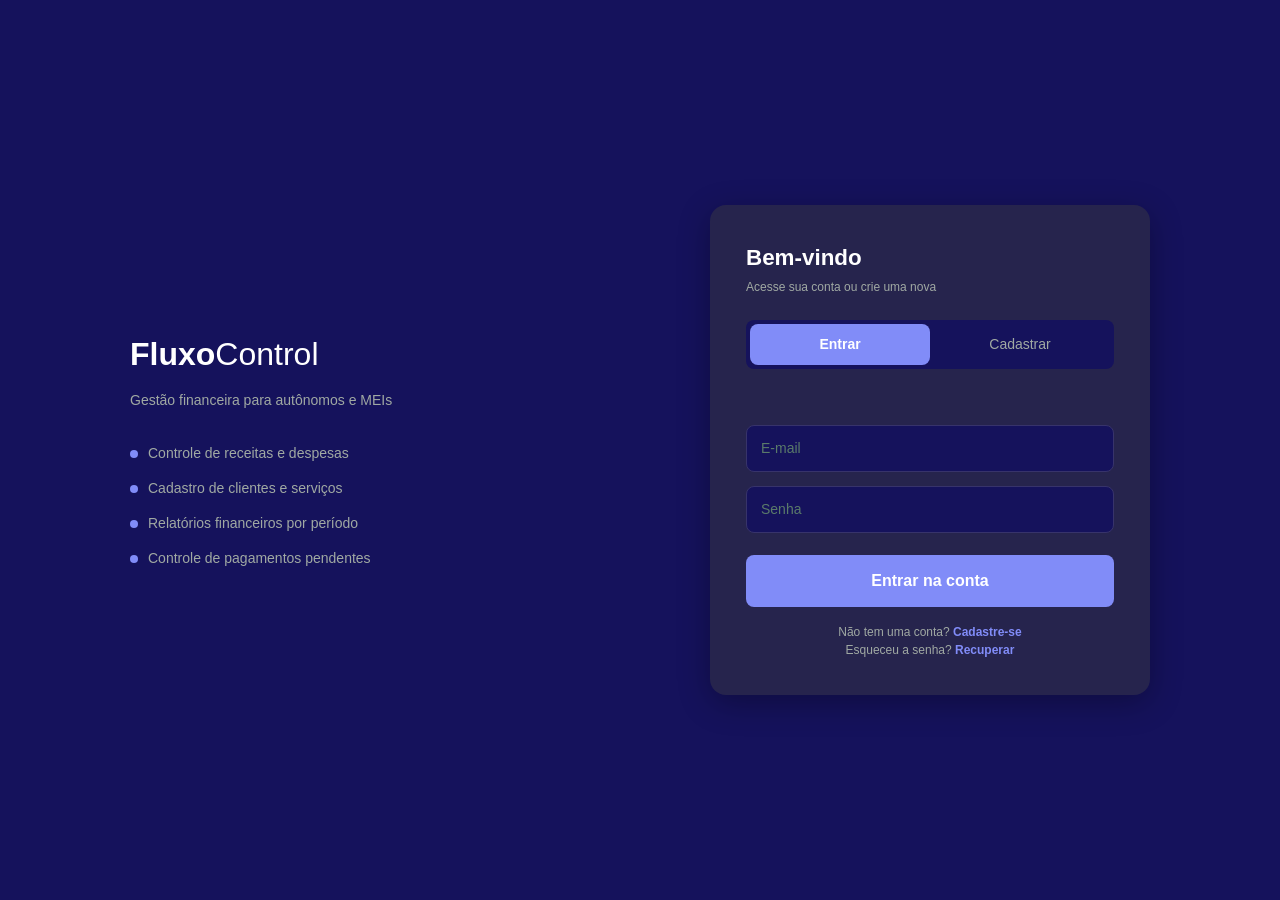
==== frontend/clientes.html @ 9fb7758e "Primeiro commit - FluxoControl" ====
<!DOCTYPE html>
<html lang="pt-br">

<head>
  <meta charset="UTF-8">
  <meta name="viewport" content="width=device-width, initial-scale=1.0">
  <title>Painel de Clientes</title>
  <link rel="stylesheet" href="css/reset.css">
  <link rel="stylesheet" href="css/style.css">
  <link rel="stylesheet" href="https://cdnjs.cloudflare.com/ajax/libs/font-awesome/6.5.1/css/all.min.css">
</head>

<body>

  <div class="app-shell">
    <aside class="sidebar">
      <div class="sidebar-logo"><strong>Fluxo</strong><span>Control</span></div>
      <nav class="sidebar-nav">
        <a href="dashboard.html" class="sidebar-link"><i class="fa-solid fa-gauge"></i>Dashboard</a>
        <a href="clientes.html" class="sidebar-link ativo"><i class="fa-solid fa-users"></i>Clientes</a>
        <a href="servicos.html" class="sidebar-link"><i class="fa-solid fa-briefcase"></i>Serviços</a>
        <a href="financeiro.html" class="sidebar-link"><i class="fa-solid fa-sack-dollar"></i>Financeiro</a>
        <a href="relatorio.html" class="sidebar-link"><i class="fa-solid fa-chart-column"></i>Relatórios</a>
      </nav>
      <button class="botao-logout">LOGOUT</button>
    </aside>

    <main class="dashboard">
      <div class="dashboard-topo">
        <div>
          <h1 class="pagina-titulo">Clientes</h1>
          <p class="pagina-subtitulo">Gerencie sua carteira de clientes</p>
        </div>
      </div>

      <section class="resumo-grade">
        <div class="resumo-cartao">
          <p class="resumo-label">Total de Clientes</p>
          <span class="resumo-valor">--</span>
          <span class="resumo-detalhe">+X este mês</span>
        </div>

        <div class="resumo-cartao">
          <p class="resumo-label">Clientes Ativos</p>
          <span class="resumo-valor valor-positivo">--</span>
          <span class="resumo-detalhe">X% da base</span>
        </div>

        <div class="resumo-cartao">
          <p class="resumo-label">Receita Média</p>
          <span class="resumo-valor">R$ --</span>
          <span class="resumo-detalhe">Por cliente / mês</span>
        </div>
      </section>

      <section class="dashboard-conteudo">

        <div class="painel painel-lista">
          <div class="painel-header">
            <h2 class="painel-title">Lista de Clientes</h2>
            <input type="search" id="campo-busca-clientes" class="input" placeholder="Buscar cliente...">
          </div>

          <div class="tabela-container">
            <table class="tabela-clientes">
              <thead>
                <tr>
                  <th>Nome</th>
                  <th>Telefone</th>
                  <th>Serviços</th>
                  <th>Status</th>
                  <th>Ações</th>
                </tr>
              </thead>
              <tbody>

              </tbody>
            </table>
          </div>
        </div>

        <div class="coluna-acoes">

          <section class="painel">
            <h2 class="painel-title">Cadastrar novo cliente</h2>
            <form class="form-cadastro">
              <div class="campo campo-cheio">
                <label>Nome Completo</label>
                <input type="text" placeholder="Nome do cliente" required>
              </div>

              <div class="campo">
                <label>Telefone</label>
                <input type="tel" placeholder="(11) 99999-0000" required>
              </div>

              <div class="campo">
                <label>E-mail</label>
                <input type="email" placeholder="email@exemplo.com" required>
              </div>

              <div class="campo campo-cheio">
                <label>Endereço</label>
                <input type="text" placeholder="Rua, número, cidade" required>
              </div>

              <div class="form-botoes">
                <button type="submit" class="btn-primary">Salvar</button>
                <button type="button" class="btn-cancelar">Cancelar</button>
              </div>
            </form>
          </section>

          <section class="painel painel-historico">
            <h2 class="painel-title">Histórico</h2>
            <div class="historico-lista">
              <span>Nenhum histórico disponível</span>
            </div>
          </section>

        </div>
      </section>
    </main>
  </div>

  <script src="js/core.js"></script>
  <script src="js/clientes.js"></script>
</body>

</html>
---- frontend/css/style.css ----
/* VARIÁVEIS DE COR */
:root {
  /* ---- Marca ---- */
  --marca-escura: #15125c; /* fundo do menu lateral, fundo da tela de login */
  --marca-media: #6366f1; /* cor principal: botões, foco de campos, gráfico */
  --marca-clara: #818cf8; /* destaque do logo, links e detalhes */
  --marca-escura-hover: #4f46e5; /* hover do botão principal */
  --marca-hover-auth: #4338ca; /* hover do botão de login/cadastro */
  --marca-card-auth: #26244d; /* fundo do card de login */
  --marca-borda-auth: #37336b; /* borda dos campos de login */
  --marca-titulo: #25244c; /* título dos painéis (clientes, serviços...) */
  --marca-titulo-pagina: #19183b; /* título grande do topo de cada página */
  --marca-linha-hover: #f5f7ff; /* fundo ao passar o mouse numa linha de tabela */
  --marca-borda-suave: #eef2ff; /* borda leve dos cards e painéis */

  /* ---- Neutros ---- */
  --branco: #ffffff;
  --fundo-pagina: #f7f6f2;

  /* Cinza */
  --cinza-borda: #d1d5db51; /* toda borda, divisória, hover suave e placeholder */
  --cinza-texto: #9ca3af; /* todo texto auxiliar/secundário (labels, datas, .muted) */

  /* Cinza específico do menu lateral e da tela de login */
  --cinza-texto-claro: #a0a9a3; /* texto secundário sobre fundo escuro */
  --cinza-placeholder-escuro: #5a7a6a; /* placeholder dos campos de login */

  /* STATUS */
  /*Positivo (pago, ativo, lucro, receita) */
  --positivo-texto: #166534; /* texto sobre fundo colorido (badge) */
  --positivo-fundo: #d1fae5;
  --positivo-destaque: #16a34a; /* número/ícone isolado sobre fundo branco */

  /* Negativo (atrasado, inadimplente, despesa) */
  --negativo-texto: #991b1b;
  --negativo-fundo: #fee2e2;
  --negativo-destaque: #ef4444;

  /* Alerta (pendente) */
  --alerta-texto: #854d0e;
  --alerta-fundo: #fef9c3;
  --alerta-destaque: #d97706;

  /*Informativo (novo, ícone de editar) */
  --informativo-texto: #1e40af;
  --informativo-fundo: #dbeafe;
  --informativo-destaque: #3498db;

  /* Erro de formulário (próprio, separado do vermelho de status) */
  --erro-texto: #dc2626;
  --erro-fundo: #fef2f2;
  --erro-borda: #fecaca;
  --erro-suave: #f87171; /* texto de erro sobre fundo escuro (login) */

  /* ---- Tipografia (tamanhos de texto pequeno/auxiliar do site inteiro;
     títulos grandes continuam com valor próprio, não entram na escala) ---- */
  --txt-micro: 0.625rem; /* legendas do gráfico */
  --txt-rotulo: 0.7rem; /* rótulo em maiúsculo: cabeçalho de tabela, label de card/campo */
  --txt-aux: 0.75rem; /* texto auxiliar/secundário */
  --txt-base: 0.875rem; /* texto normal do corpo (célula de tabela, listas, subtítulos) */

  /* ---- Cantos arredondados ---- */
  --raio-padrao: 8px; /* botão, input, select, card pequeno */
  --raio-card: 12px; /* painel, card de resumo */
  --raio-grande: 16px; /* card de destaque (login) */
  --raio-pilula: 9999px; /* badge e etiqueta de status */
}

/*  MENU LATERAL  */
.app-shell {
  min-height: 100vh;
}

.sidebar {
  width: 220px;
  flex-shrink: 0;
  background-color: var(--marca-escura);
  color: var(--branco);
  display: flex;
  flex-direction: column;
  padding: 24px 16px;
  position: fixed;
  top: 0;
  left: 0;
  height: 100vh;
}

.sidebar-logo {
  font-size: 1.3rem;
  letter-spacing: -0.5px;
  padding: 0 10px;
  margin-bottom: 2rem;
}

.sidebar-logo strong {
  color: var(--branco);
}

.sidebar-logo span {
  color: var(--marca-clara);
  font-weight: 700;
}

.sidebar-nav {
  display: flex;
  flex-direction: column;
  gap: 4px;
  flex: 1;
}

.sidebar-link {
  display: flex;
  align-items: center;
  gap: 12px;
  color: var(--cinza-texto-claro);
  font-size: var(--txt-base);
  font-weight: 500;
  padding: 10px 12px;
  border-radius: var(--raio-padrao);
  transition: all 0.2s;
}

.sidebar-link i {
  width: 18px;
  text-align: center;
  font-size: var(--txt-base);
}

.sidebar-link:hover {
  color: var(--branco);
  background: rgba(255, 255, 255, 0.06);
}

.sidebar-link.ativo {
  color: var(--branco);
  background: rgba(255, 255, 255, 0.12);
}

.sidebar .botao-logout {
  background-color: rgba(255, 255, 255, 0.12);
  color: var(--branco);
  padding: 10px 12px;
  border-radius: var(--raio-padrao);
  font-size: var(--txt-aux);
  font-weight: 700;
  transition: all 0.2s;
  width: 100%;
}

.sidebar .botao-logout:hover {
  background-color: rgba(255, 255, 255, 0.2);
}

/* Parte principal de conteúdo (lado do menu lateral) */
main,
.wrap {
  margin-left: 220px;
  padding: 40px;
}

main {
  padding: 40px;
}

/*  COMPONENTES COMPARTILHADOS 
   Painel, tabela, campos de formulário, botões e etiquetas de status usados em várias páginas ficam aqui para não duplicar regras em cada página. */

/* Painel (card branco com título) */
.painel {
  background: var(--branco);
  border-radius: var(--raio-card);
  border: 1px solid var(--marca-borda-suave);
  padding: 24px;
  margin-bottom: 20px;
}

.painel-header {
  display: flex;
  justify-content: space-between;
  align-items: center;
  margin-bottom: 20px;
}

.painel-title {
  font-size: 1rem;
  font-weight: 700;
  text-transform: uppercase;
  color: var(--marca-titulo);
}

.painel-largo {
  grid-column: 1 / -1;
}

.dashboard-conteudo {
  display: grid;
  grid-template-columns: 1fr 1fr;
  gap: 24px;
  align-items: start;
}

/* Tabela padrão (header cinza claro + linhas com hover)*/
.tabela-container {
  overflow-x: auto;
}

.tabela-clientes {
  width: 100%;
  border-collapse: collapse;
}

.tabela-clientes thead {
  background-color: var(--cinza-borda);
}

.tabela-clientes th {
  text-align: left;
  font-size: var(--txt-rotulo);
  text-transform: uppercase;
  color: var(--cinza-texto);
  padding: 12px;
  border-bottom: 1px solid var(--cinza-borda);
}

.tabela-clientes td {
  padding: 16px 12px;
  border-bottom: 1px solid var(--cinza-borda);
  font-size: var(--txt-base);
}

.tabela-clientes tbody tr:hover {
  background: var(--marca-linha-hover);
}

.linha-selecionada {
  background-color: var(--marca-linha-hover);
}

.td-right {
  text-align: right;
}

.td-center {
  text-align: center;
}

.muted {
  color: var(--cinza-texto);
  font-size: var(--txt-aux);
}

.capitalize {
  text-transform: capitalize;
}

.cell-empty {
  text-align: center;
  color: var(--cinza-texto);
}

.tabela-clientes td.cell-empty {
  padding: 2rem 1rem;
}

/* Cards de resumo (números grandes no topo) — Dashboard, Clientes, Serviços */
.resumo-grade {
  display: grid;
  grid-template-columns: repeat(3, 1fr);
  gap: 20px;
  margin-bottom: 20px;
}

.resumo-cartao {
  background: var(--branco);
  padding: 10px 20px;
  border-radius: var(--raio-card);
  border: 1px solid var(--marca-borda-suave);
  box-shadow: 0 4px 6px rgba(0, 0, 0, 0.02);
}

.resumo-cartao-destaque .resumo-valor {
  font-size: 1.8rem;
}

.resumo-label {
  font-size: var(--txt-rotulo);
  font-weight: 700;
  text-transform: uppercase;
  color: var(--cinza-texto);
  letter-spacing: 0.05em;
}

.resumo-valor {
  display: block;
  font-size: 1.5rem;
  font-weight: 700;
  margin: 5px 0;
}

.resumo-detalhe {
  font-size: var(--txt-aux);
  color: var(--cinza-texto);
}

/* Cor de números/ícones "isolados" (fora de badge) que representam um valor bom/ruim/de atenção — usado em Dashboard, Clientes, Serviços, Financeiro e Relatórios */
.valor-positivo {
  color: var(--positivo-destaque);
}

.valor-negativo {
  color: var(--negativo-destaque);
}

.valor-alerta {
  color: var(--alerta-destaque);
}

/* Cabeçalho de página (título + ações à direita) */
.dashboard-topo {
  display: flex;
  justify-content: space-between;
  align-items: center;
  gap: 1rem;
  flex-wrap: wrap;
  margin-bottom: 24px;
}

/* Título e subtítulo de página */
.pagina-titulo {
  font-size: 1.8rem;
  color: var(--marca-titulo-pagina);
  margin-bottom: 5px;
}

.pagina-subtitulo {
  color: var(--cinza-texto);
  font-size: var(--txt-base);
  letter-spacing: 0.1rem;
}

.toolbar {
  display: flex;
  gap: 0.75rem;
  align-items: center;
  flex-wrap: wrap;
}

.grid-2 {
  display: grid;
  gap: 1.5rem;
}

@media (min-width: 1024px) {
  .grid-2 {
    grid-template-columns: 1fr 1fr;
  }
}

/* Select customizado — usado em qualquer select do site (filtros e campos de formulário): Serviços, Financeiro, Relatórios */
.campo-select {
  padding: 8px 12px;
  border: 1px solid var(--cinza-borda);
  border-radius: var(--raio-padrao);
  font-size: var(--txt-aux);
  cursor: pointer;
  appearance: none;
  -webkit-appearance: none;
  -moz-appearance: none;
  padding-right: 32px;
  background-color: var(--branco);
  background-image: url("data:image/svg+xml;utf8,<svg xmlns='http://www.w3.org/2000/svg' viewBox='0 0 24 24' fill='none' stroke='%236b7280' stroke-width='2' stroke-linecap='round' stroke-linejoin='round'><polyline points='6 9 12 15 18 9'></polyline></svg>");
  background-repeat: no-repeat;
  background-position: right 10px center;
  background-size: 14px;
}

.campo-select:focus {
  outline: none;
  border-color: var(--marca-media);
  box-shadow: 0 0 0 2px rgba(58, 166, 106, 0.2);
}

/* Campo de texto avulso, fora de um .campo (ex: campo de descrição de despesa quando não está dentro do formulário padrão) — Financeiro */
.input {
  border: 1px solid var(--cinza-borda);
  border-radius: var(--raio-padrao);
  padding: 8px 12px;
  font-size: var(--txt-aux);
  width: 100%;
}

.input:focus {
  outline: none;
  border-color: var(--marca-media);
  box-shadow: 0 0 0 2px rgba(58, 166, 106, 0.2);
}

/* Campo de formulário (rótulo + input) — Clientes, Serviços e Financeiro */
.campo {
  display: flex;
  flex-direction: column;
  gap: 6px;
}

/* Grade de campos de um formulário — Serviços e Financeiro */
.form-campos {
  display: grid;
  grid-template-columns: 1fr 1fr;
  gap: 15px;
  margin-top: 10px;
}

.campo-cheio {
  grid-column: span 2;
}

.campo label {
  font-size: var(--txt-rotulo);
  font-weight: 700;
  color: var(--cinza-texto);
  text-transform: uppercase;
}

.campo-opcional {
  text-transform: none;
  font-weight: 400;
  color: var(--cinza-texto);
}

.campo input {
  padding: 10px;
  border: 1px solid var(--cinza-borda);
  border-radius: var(--raio-padrao);
  font-size: var(--txt-aux);
}

.campo input::placeholder {
  color: var(--cinza-borda);
  letter-spacing: 0.1em;
  font-weight: 600;
}

.campo input:focus {
  outline: none;
  border-color: var(--marca-media);
  box-shadow: 0 0 0 2px rgba(58, 166, 106, 0.2);
}

.form-botoes {
  grid-column: span 2;
  display: flex;
  gap: 10px;
  margin-top: 10px;
}

.btn-cancelar {
  background: var(--branco);
  border: 1px solid var(--cinza-borda);
  padding: 10px 20px;
  border-radius: var(--raio-padrao);
  font-weight: 700;
}

.btn-cancelar:hover {
  background: var(--marca-linha-hover);
}

/* Botão de ação principal — usado em todas as páginas (Salvar, Registrar, +Novo Serviço, +Nova Despesa...) */
.btn-primary {
  display: inline-flex;
  align-items: center;
  gap: 0.35rem;
  background: var(--marca-media);
  color: var(--branco);
  border: none;
  border-radius: var(--raio-padrao);
  padding: 10px 20px;
  font-size: var(--txt-base);
  font-weight: 700;
  cursor: pointer;
}

.btn-primary:hover {
  background: var(--marca-escura-hover);
}

.btn-ghost {
  border: 1px solid var(--cinza-borda);
  background: var(--branco);
  border-radius: var(--raio-padrao);
  padding: 0.5rem 1rem;
  font-size: var(--txt-base);
  cursor: pointer;
}

.alert-err {
  background: var(--erro-fundo);
  border: 1px solid var(--erro-borda);
  color: var(--erro-texto);
  border-radius: var(--raio-padrao);
  padding: 0.75rem 1rem;
  font-size: var(--txt-base);
  margin-bottom: 1rem;
}

/* Ícones de ação nas tabelas (editar/excluir) — Clientes, Serviços, Financeiro */
[title="Editar"],
[title="Deletar"] {
  background: none;
  border: none;
  cursor: pointer;
  padding: 5px;
}

.fa-trash-can {
  color: var(--negativo-destaque);
}

.fa-pen-to-square {
  color: var(--informativo-destaque);
}

.row-actions {
  display: inline-flex;
  align-items: center;
  gap: 10px;
}

/* Etiquetas de status (select colorido nas tabelas) — Clientes e Serviços */
.status-servico-select,
.status-cliente {
  appearance: none;
  -webkit-appearance: none;
  -moz-appearance: none;
  padding: 5px 10px;
  border-radius: var(--raio-pilula);
  font-size: var(--txt-aux);
  font-weight: 700;
  border: none;
  cursor: pointer;
}

.status-servico-select.pago,
.status-cliente.ativo {
  background: var(--positivo-fundo);
  color: var(--positivo-texto);
}

.status-servico-select.pendente {
  background: var(--alerta-fundo);
  color: var(--alerta-texto);
}

.status-servico-select.atrasado,
.status-cliente.inadimplente {
  background: var(--negativo-fundo);
  color: var(--negativo-texto);
}

.status-cliente.novo {
  background: var(--informativo-fundo);
  color: var(--informativo-texto);
}

/* Etiquetas de status (texto simples, geradas via JS) — Dashboard e
   Clientes (histórico) */
.status-pago {
  display: block;
  background: var(--positivo-fundo);
  color: var(--positivo-texto);
  font-size: var(--txt-rotulo);
  font-weight: 700;
  padding: 5px 10px;
  border-radius: var(--raio-pilula);
  margin-top: 5px;
}

.status-pendente {
  display: block;
  background: var(--alerta-fundo);
  color: var(--alerta-texto);
  font-size: var(--txt-rotulo);
  font-weight: 700;
  padding: 5px 10px;
  border-radius: var(--raio-pilula);
  margin-top: 5px;
}

.status-atrasado {
  display: block;
  background: var(--negativo-fundo);
  color: var(--negativo-texto);
  font-size: var(--txt-rotulo);
  font-weight: 700;
  padding: 5px 10px;
  border-radius: var(--raio-pilula);
  margin-top: 5px;
}

/* Etiquetas de status (badge arredondado, gerado via montarSituacao()
   em core.js) — usadas atualmente no Financeiro */
.badge-pago,
.badge-ativo {
  display: inline-flex;
  align-items: center;
  padding: 0.125rem 0.625rem;
  border-radius: var(--raio-pilula);
  font-size: var(--txt-aux);
  font-weight: 500;
  background: var(--positivo-fundo);
  color: var(--positivo-texto);
}

.badge-pendente {
  display: inline-flex;
  align-items: center;
  padding: 0.125rem 0.625rem;
  border-radius: var(--raio-pilula);
  font-size: var(--txt-aux);
  font-weight: 500;
  background: var(--alerta-fundo);
  color: var(--alerta-texto);
}

.badge-atrasado {
  display: inline-flex;
  align-items: center;
  padding: 0.125rem 0.625rem;
  border-radius: var(--raio-pilula);
  font-size: var(--txt-aux);
  font-weight: 500;
  background: var(--negativo-fundo);
  color: var(--negativo-texto);
}

.badge-inadimplente {
  display: inline-flex;
  align-items: center;
  padding: 0.125rem 0.625rem;
  border-radius: var(--raio-pilula);
  font-size: var(--txt-aux);
  font-weight: 500;
  background: var(--negativo-fundo);
  color: var(--negativo-texto);
}

.badge-novo {
  display: inline-flex;
  align-items: center;
  padding: 0.125rem 0.625rem;
  border-radius: var(--raio-pilula);
  font-size: var(--txt-aux);
  font-weight: 500;
  background: var(--informativo-fundo);
  color: var(--informativo-texto);
}

.badge-inativo {
  display: inline-flex;
  align-items: center;
  padding: 0.125rem 0.625rem;
  border-radius: var(--raio-pilula);
  font-size: var(--txt-aux);
  font-weight: 500;
  background: var(--cinza-borda);
  color: var(--cinza-texto);
}

/* LOGIN / CADASTRO */
.pagina-auth {
  background-color: var(--marca-escura);
  min-height: 100vh;
  display: flex;
  align-items: center;
  justify-content: center;
}

.auth-container {
  display: flex;
  align-items: center;
  justify-content: center;
  gap: 80px;
  width: 100%;
  max-width: 1100px;
  padding: 40px;
}

.auth-esquerda {
  color: var(--branco);
  flex: 1;
}

.auth-logo {
  font-size: 2rem;
  margin-bottom: 12px;
}

.auth-descricao {
  color: var(--cinza-texto-claro);
  font-size: var(--txt-base);
  margin-bottom: 32px;
}

.auth-lista {
  list-style: none;
  display: flex;
  flex-direction: column;
  gap: 14px;
}

.auth-lista li {
  color: var(--cinza-texto-claro);
  font-size: var(--txt-base);
  display: flex;
  align-items: center;
  gap: 10px;
}

.auth-lista li::before {
  content: "";
  width: 8px;
  height: 8px;
  background-color: var(--marca-clara);
  border-radius: 50%;
  flex-shrink: 0;
}

.auth-direita {
  flex: 1;
  max-width: 440px;
}

.auth-card {
  background-color: var(--marca-card-auth);
  border-radius: var(--raio-grande);
  padding: 36px;
  box-shadow: 0 8px 32px rgba(0, 0, 0, 0.3);
}

.auth-titulo {
  color: var(--branco);
  font-size: 1.4rem;
  font-weight: 700;
  margin-bottom: 4px;
}

.auth-subtitulo {
  color: var(--cinza-texto-claro);
  font-size: var(--txt-aux);
  margin-bottom: 24px;
}

.auth-abas {
  display: flex;
  background-color: var(--marca-escura);
  border-radius: var(--raio-padrao);
  padding: 4px;
  margin-bottom: 24px;
}

.auth-aba {
  flex: 1;
  padding: 10px;
  border-radius: var(--raio-padrao);
  font-size: var(--txt-base);
  font-weight: 500;
  color: var(--cinza-texto-claro);
  background: transparent;
  transition: all 0.2s;
  cursor: pointer;
}

.auth-aba.ativa {
  background-color: var(--marca-clara);
  color: var(--branco);
  font-weight: 700;
}

.campo-auth {
  margin-bottom: 14px;
}

.campo-label {
  display: block;
  font-size: var(--txt-aux);
  color: var(--cinza-texto-claro);
  margin-bottom: 6px;
  text-transform: uppercase;
  letter-spacing: 0.5px;
}

.campo-input {
  width: 100%;
  padding: 12px 14px;
  background-color: var(--marca-escura);
  border: 1px solid var(--marca-borda-auth);
  border-radius: var(--raio-padrao);
  color: var(--branco);
  font-size: var(--txt-base);
  transition: border-color 0.2s;
}

.campo-input::placeholder {
  color: var(--cinza-placeholder-escuro);
}

.campo-input:focus {
  outline: none;
  border-color: var(--marca-clara);
}

.campos-lado-a-lado {
  display: grid;
  grid-template-columns: 1fr 1fr;
  gap: 12px;
}

.btn-auth {
  width: 100%;
  padding: 14px;
  background-color: var(--marca-clara);
  color: var(--branco);
  border-radius: var(--raio-padrao);
  font-weight: 700;
  margin-top: 8px;
  margin-bottom: 16px;
  cursor: pointer;
  transition: background-color 0.2s;
}

.btn-auth:hover {
  background-color: var(--marca-hover-auth);
}

.btn-auth:disabled {
  background-color: var(--marca-borda-auth);
  cursor: not-allowed;
}

.auth-link-texto {
  text-align: center;
  font-size: var(--txt-aux);
  color: var(--cinza-texto-claro);
}

.auth-link-texto a {
  color: var(--marca-clara);
  font-weight: 600;
}

.auth-link-texto a:hover {
  text-decoration: underline;
}

.auth-erro {
  color: var(--erro-suave);
  font-size: var(--txt-aux);
  margin-bottom: 12px;
  min-height: 20px;
  text-align: center;
}

/* DASHBOARD */
.resumo-grade-3 {
  grid-template-columns: repeat(3, 1fr);
}

.atividade-item {
  display: flex;
  align-items: center;
  gap: 12px;
  padding: 12px 0;
  border-bottom: 1px solid var(--cinza-borda);
  font-size: var(--txt-base);
  color: var(--cinza-texto);
}

.atividade-item:last-child {
  border-bottom: none;
}

.atividade-icone {
  font-size: 1.2rem;
}

/* Ícones do feed de "Atividade Recente" (escopados ao .atividade-icone para não vazar cor para o ícone do menu lateral que usa o mesmo ícone, ex: fa-sack-dollar) */
.atividade-icone .fa-user-plus {
  color: var(--marca-clara);
}

.atividade-icone .fa-sack-dollar {
  color: var(--alerta-destaque);
}

.atividade-icone .fa-clipboard-check {
  color: var(--informativo-texto);
}

.atividade-icone .fa-angles-down {
  color: var(--negativo-destaque);
}

.block-pad {
  padding: 2rem 1.25rem;
  margin: 0;
  text-align: center;
}

/* CLIENTES */
.coluna-acoes {
  display: flex;
  flex-direction: column;
}

.form-cadastro {
  display: grid;
  grid-template-columns: 1fr 1fr;
  gap: 15px;
  margin-top: 10px;
}

.historico-item {
  display: flex;
  justify-content: space-between;
  padding: 5px 0;
  border-bottom: 1px solid var(--cinza-borda);
}

.historico-info h3 {
  font-size: var(--txt-base);
}

.historico-info time {
  font-size: var(--txt-aux);
  color: var(--cinza-texto);
}

.historico-valores {
  text-align: center;
}

.historico-lista span {
  font-size: var(--txt-aux);
  color: var(--cinza-texto);
  margin-top: 15px;
}

/* SERVIÇOS */
.resumo-grade-4 {
  grid-template-columns: repeat(4, 1fr);
}

.status-servico {
  padding: 5px 15px;
  border-radius: var(--raio-pilula);
  font-size: var(--txt-aux);
  font-weight: 700;
  display: inline-block;
}

.status-servico.pago {
  background: var(--positivo-fundo);
  color: var(--positivo-texto);
}

.status-servico.pendente {
  background: var(--alerta-fundo);
  color: var(--alerta-texto);
}

.status-servico.atrasado {
  background: var(--negativo-fundo);
  color: var(--negativo-texto);
}

/* FINANCEIRO */
.painel-despesa {
  background: var(--branco);
  border: 1px solid var(--marca-borda-suave);
  border-radius: var(--raio-card);
  padding: 1.25rem;
  margin-bottom: 1.5rem;
}

/* RELATÓRIOS */
.chart-loading {
  height: 10rem;
  display: flex;
  align-items: center;
  justify-content: center;
  color: var(--cinza-texto);
  font-size: var(--txt-base);
}

.chart-bars {
  display: flex;
  gap: 0.5rem;
}

.bar-col {
  flex: 1;
  display: flex;
  flex-direction: column;
  align-items: center;
  min-width: 0;
}

.bar-tip {
  font-size: var(--txt-micro);
  color: var(--cinza-texto);
  white-space: nowrap;
  overflow: hidden;
  text-overflow: ellipsis;
  max-width: 100%;
  height: 1rem;
}

.bar-track-cima {
  width: 100%;
  height: 6rem;
  display: flex;
  flex-direction: column;
  justify-content: flex-end;
}

.bar-track-baixo {
  width: 100%;
  height: 6rem;
  display: flex;
  flex-direction: column;
  justify-content: flex-start;
}

.bar-zero {
  width: 100%;
  height: 1px;
  background: var(--cinza-borda);
}

.bar-fill {
  width: 100%;
  min-height: 0;
  background: var(--cinza-borda);
}

.bar-fill.bar-cima {
  border-radius: 2px 2px 0 0;
}

.bar-fill.bar-baixo {
  border-radius: 0 0 2px 2px;
}

.bar-fill.bar-verde {
  background: var(--positivo-destaque);
}

.bar-fill.bar-vermelha {
  background: var(--negativo-destaque);
}

.bar-m {
  font-size: var(--txt-micro);
  color: var(--cinza-texto);
  margin-top: 0.35rem;
}

.chart-legenda {
  display: flex;
  gap: 1rem;
  font-size: var(--txt-aux);
  color: var(--cinza-texto);
}

.chart-legenda span {
  display: inline-flex;
  align-items: center;
  gap: 0.35rem;
}

.legenda-cor {
  width: 10px;
  height: 10px;
  border-radius: 2px;
  display: inline-block;
}

.legenda-verde {
  background: var(--positivo-destaque);
}

.legenda-vermelha {
  background: var(--negativo-destaque);
}

.cli-row {
  display: flex;
  align-items: center;
  justify-content: space-between;
  padding: 0.75rem 1.25rem;
  border-bottom: 1px solid var(--cinza-borda);
}

.cli-left {
  display: flex;
  align-items: center;
  gap: 0.75rem;
}

.cli-num {
  width: 1.5rem;
  height: 1.5rem;
  border-radius: var(--raio-pilula);
  background: var(--positivo-fundo);
  color: var(--positivo-destaque);
  font-size: var(--txt-micro);
  font-weight: 700;
  display: flex;
  align-items: center;
  justify-content: center;
}

.cli-nome {
  margin: 0;
  font-size: var(--txt-base);
  font-weight: 500;
}

.cli-sub {
  margin: 0.125rem 0 0;
  font-size: var(--txt-aux);
  color: var(--cinza-texto);
}

.cli-total {
  font-weight: 700;
  font-size: var(--txt-base);
  color: var(--positivo-destaque);
}

.font-medium {
  font-weight: 500;
}

.font-bold {
  font-weight: 700;
}

/* RESPONSIVIDADE */

/* TABLET (até 1024px) */
@media (max-width: 1024px) {
  .resumo-grade-4 {
    grid-template-columns: repeat(2, 1fr);
  }

  .dashboard-conteudo {
    grid-template-columns: 1fr;
  }

  .campo-cheio {
    grid-column: span 1;
  }

  .form-botoes {
    grid-column: span 1;
  }

  .form-campos {
    grid-template-columns: 1fr;
  }
}

/* CELULAR (até 768px) */
@media (max-width: 768px) {
  .sidebar .botao-logout {
    font-size: var(--txt-rotulo);
    padding: 6px 12px;
  }

  main,
  main.dashboard {
    padding: 0 12px;
  }

  .painel {
    width: 100%;
    max-width: 100%;
    overflow: hidden;
  }

  .resumo-grade,
  .resumo-grade-3,
  .resumo-grade-4,
  .dashboard-conteudo {
    grid-template-columns: 1fr;
    width: 100%;
  }

  .dashboard-topo {
    flex-direction: column;
    align-items: flex-start;
    gap: 12px;
  }

  .form-cadastro {
    grid-template-columns: 1fr;
    width: 100%;
  }

  .campo-cheio {
    grid-column: span 1;
  }

  .form-botoes {
    grid-column: span 1;
    flex-direction: column;
    width: 100%;
  }

  .campo input,
  .campo select,
  .campo-input,
  .campo-select {
    width: 100%;
    max-width: 100%;
  }

  .tabela-container {
    overflow-x: auto;
    -webkit-overflow-scrolling: touch;
    width: 100%;
  }

  .form-campos {
    grid-template-columns: 1fr;
    width: 100%;
  }
}

/* IMPRESSÃO / "BAIXAR PDF" */
/* Usa a função de imprimir do navegador — sem biblioteca externa. */
.print-only {
  display: none;
}

@media print {
  .header,
  .no-print,
  .painel-despesa,
  [title="Editar"],
  [title="Deletar"] {
    display: none !important;
  }

  .print-only {
    display: block;
    font-size: var(--txt-aux);
    color: var(--cinza-texto);
    margin: 0.25rem 0 0;
  }

  body {
    background: var(--branco);
  }

  .wrap {
    max-width: 100%;
    padding: 0;
  }

  .resumo-cartao,
  .painel,
  .painel-despesa {
    box-shadow: none !important;
    border: 1px solid var(--cinza-borda) !important;
  }

  .resumo-grade,
  .painel {
    page-break-inside: avoid;
  }

  .grid-2 {
    grid-template-columns: 1fr 1fr;
  }
}
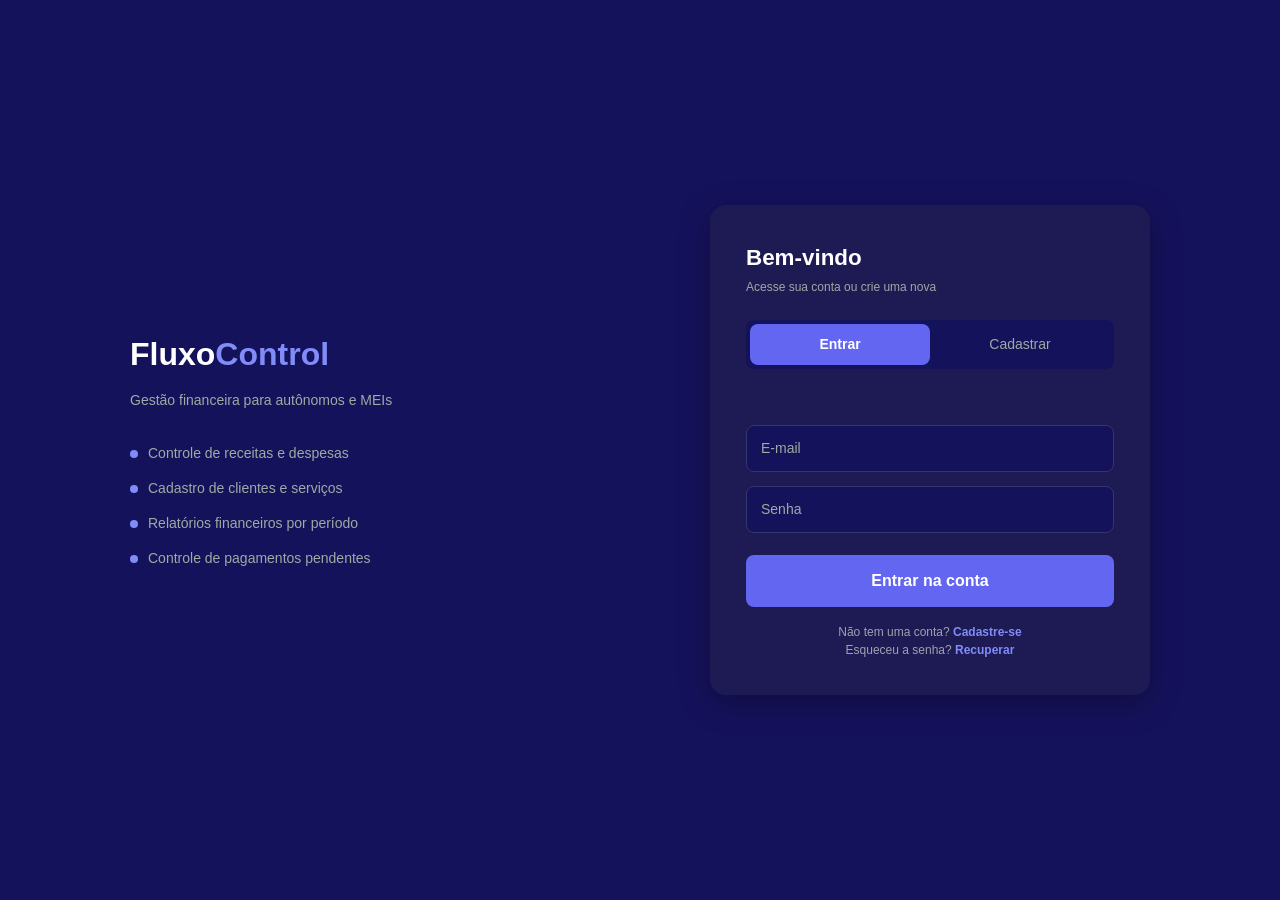
==== commit 112d2688: "feat: enhance reporting and service management features - Added monthly filter to reports for improv" ====
--- a/frontend/clientes.html
+++ b/frontend/clientes.html
@@ -11,8 +11,8 @@
 </head>
 
 <body>
-
   <div class="app-shell">
+    <!-- SIDEBAR -->
     <aside class="sidebar">
       <div class="sidebar-logo"><strong>Fluxo</strong><span>Control</span></div>
       <nav class="sidebar-nav">
@@ -25,31 +25,38 @@
       <button class="botao-logout">LOGOUT</button>
     </aside>
 
+    <!-- CONTEUDO PRINCIPAL -->
     <main class="dashboard">
       <div class="dashboard-topo">
         <div>
           <h1 class="pagina-titulo">Clientes</h1>
-          <p class="pagina-subtitulo">Gerencie sua carteira de clientes</p>
+          <p class="pagina-subtitulo">Gerencie seus clientes</p>
         </div>
       </div>
 
-      <section class="resumo-grade">
+      <section class="resumo-grade resumo-grade-4">
         <div class="resumo-cartao">
           <p class="resumo-label">Total de Clientes</p>
-          <span class="resumo-valor">--</span>
+          <span class="resumo-valor">—</span>
           <span class="resumo-detalhe">+X este mês</span>
         </div>
 
         <div class="resumo-cartao">
           <p class="resumo-label">Clientes Ativos</p>
-          <span class="resumo-valor valor-positivo">--</span>
+          <span class="resumo-valor valor-positivo">—</span>
           <span class="resumo-detalhe">X% da base</span>
         </div>
 
         <div class="resumo-cartao">
-          <p class="resumo-label">Receita Média</p>
-          <span class="resumo-valor">R$ --</span>
+          <p class="resumo-label">Receita por Cliente</p>
+          <span class="resumo-valor">—</span>
           <span class="resumo-detalhe">Por cliente / mês</span>
+        </div>
+
+        <div class="resumo-cartao resumo-cartao-clicavel" id="card-inadimplentes">
+          <p class="resumo-label">Clientes Inadimplentes</p>
+          <span class="resumo-valor valor-negativo" id="total-inadimplentes">—</span>
+          <span class="resumo-detalhe">Clique para ver</span>
         </div>
       </section>
 
--- a/frontend/css/style.css
+++ b/frontend/css/style.css
@@ -1,72 +1,4 @@
-/* VARIÁVEIS DE COR */
-:root {
-  /* ---- Marca ---- */
-  --marca-escura: #15125c; /* fundo do menu lateral, fundo da tela de login */
-  --marca-media: #6366f1; /* cor principal: botões, foco de campos, gráfico */
-  --marca-clara: #818cf8; /* destaque do logo, links e detalhes */
-  --marca-escura-hover: #4f46e5; /* hover do botão principal */
-  --marca-hover-auth: #4338ca; /* hover do botão de login/cadastro */
-  --marca-card-auth: #26244d; /* fundo do card de login */
-  --marca-borda-auth: #37336b; /* borda dos campos de login */
-  --marca-titulo: #25244c; /* título dos painéis (clientes, serviços...) */
-  --marca-titulo-pagina: #19183b; /* título grande do topo de cada página */
-  --marca-linha-hover: #f5f7ff; /* fundo ao passar o mouse numa linha de tabela */
-  --marca-borda-suave: #eef2ff; /* borda leve dos cards e painéis */
-
-  /* ---- Neutros ---- */
-  --branco: #ffffff;
-  --fundo-pagina: #f7f6f2;
-
-  /* Cinza */
-  --cinza-borda: #d1d5db51; /* toda borda, divisória, hover suave e placeholder */
-  --cinza-texto: #9ca3af; /* todo texto auxiliar/secundário (labels, datas, .muted) */
-
-  /* Cinza específico do menu lateral e da tela de login */
-  --cinza-texto-claro: #a0a9a3; /* texto secundário sobre fundo escuro */
-  --cinza-placeholder-escuro: #5a7a6a; /* placeholder dos campos de login */
-
-  /* STATUS */
-  /*Positivo (pago, ativo, lucro, receita) */
-  --positivo-texto: #166534; /* texto sobre fundo colorido (badge) */
-  --positivo-fundo: #d1fae5;
-  --positivo-destaque: #16a34a; /* número/ícone isolado sobre fundo branco */
-
-  /* Negativo (atrasado, inadimplente, despesa) */
-  --negativo-texto: #991b1b;
-  --negativo-fundo: #fee2e2;
-  --negativo-destaque: #ef4444;
-
-  /* Alerta (pendente) */
-  --alerta-texto: #854d0e;
-  --alerta-fundo: #fef9c3;
-  --alerta-destaque: #d97706;
-
-  /*Informativo (novo, ícone de editar) */
-  --informativo-texto: #1e40af;
-  --informativo-fundo: #dbeafe;
-  --informativo-destaque: #3498db;
-
-  /* Erro de formulário (próprio, separado do vermelho de status) */
-  --erro-texto: #dc2626;
-  --erro-fundo: #fef2f2;
-  --erro-borda: #fecaca;
-  --erro-suave: #f87171; /* texto de erro sobre fundo escuro (login) */
-
-  /* ---- Tipografia (tamanhos de texto pequeno/auxiliar do site inteiro;
-     títulos grandes continuam com valor próprio, não entram na escala) ---- */
-  --txt-micro: 0.625rem; /* legendas do gráfico */
-  --txt-rotulo: 0.7rem; /* rótulo em maiúsculo: cabeçalho de tabela, label de card/campo */
-  --txt-aux: 0.75rem; /* texto auxiliar/secundário */
-  --txt-base: 0.875rem; /* texto normal do corpo (célula de tabela, listas, subtítulos) */
-
-  /* ---- Cantos arredondados ---- */
-  --raio-padrao: 8px; /* botão, input, select, card pequeno */
-  --raio-card: 12px; /* painel, card de resumo */
-  --raio-grande: 16px; /* card de destaque (login) */
-  --raio-pilula: 9999px; /* badge e etiqueta de status */
-}
-
-/*  MENU LATERAL  */
+/* MENU LATERAL */
 .app-shell {
   min-height: 100vh;
 }
@@ -112,7 +44,7 @@
   display: flex;
   align-items: center;
   gap: 12px;
-  color: var(--cinza-texto-claro);
+  color: var(--cinza-texto-secundario);
   font-size: var(--txt-base);
   font-weight: 500;
   padding: 10px 12px;
@@ -150,26 +82,20 @@
 .sidebar .botao-logout:hover {
   background-color: rgba(255, 255, 255, 0.2);
 }
-
-/* Parte principal de conteúdo (lado do menu lateral) */
-main,
-.wrap {
+/* FIM MENU LATERAL */
+
+/* CONTEUDO PRINCIPAL */
+main {
   margin-left: 220px;
   padding: 40px;
 }
 
-main {
-  padding: 40px;
-}
-
-/*  COMPONENTES COMPARTILHADOS 
-   Painel, tabela, campos de formulário, botões e etiquetas de status usados em várias páginas ficam aqui para não duplicar regras em cada página. */
+/* COMPONENTES COMPARTILHADOS (Painel, tabela, campos de formulário, botões e etiquetas de status usados em várias páginas)*/
 
 /* Painel (card branco com título) */
 .painel {
   background: var(--branco);
   border-radius: var(--raio-card);
-  border: 1px solid var(--marca-borda-suave);
   padding: 24px;
   margin-bottom: 20px;
 }
@@ -206,7 +132,6 @@
 
 .tabela-clientes {
   width: 100%;
-  border-collapse: collapse;
 }
 
 .tabela-clientes thead {
@@ -274,10 +199,10 @@
   background: var(--branco);
   padding: 10px 20px;
   border-radius: var(--raio-card);
-  border: 1px solid var(--marca-borda-suave);
   box-shadow: 0 4px 6px rgba(0, 0, 0, 0.02);
 }
 
+/* Card de resumo com destaque (número maior) — Dashboard */
 .resumo-cartao-destaque .resumo-valor {
   font-size: 1.8rem;
 }
@@ -302,7 +227,7 @@
   color: var(--cinza-texto);
 }
 
-/* Cor de números/ícones "isolados" (fora de badge) que representam um valor bom/ruim/de atenção — usado em Dashboard, Clientes, Serviços, Financeiro e Relatórios */
+/* Cor de números/ícones "isolados" (fora de badge) */
 .valor-positivo {
   color: var(--positivo-destaque);
 }
@@ -328,7 +253,7 @@
 /* Título e subtítulo de página */
 .pagina-titulo {
   font-size: 1.8rem;
-  color: var(--marca-titulo-pagina);
+  color: var(--marca-titulo);
   margin-bottom: 5px;
 }
 
@@ -343,6 +268,19 @@
   gap: 0.75rem;
   align-items: center;
   flex-wrap: wrap;
+}
+
+.rotulo-filtro {
+  font-size: var(--txt-aux);
+  color: var(--cinza-texto);
+  font-weight: 600;
+}
+
+.rotulo-filtro {
+  font-size: var(--txt-aux);
+  font-weight: 600;
+  color: var(--cinza-texto);
+  white-space: nowrap;
 }
 
 .grid-2 {
@@ -356,13 +294,12 @@
   }
 }
 
-/* Select customizado — usado em qualquer select do site (filtros e campos de formulário): Serviços, Financeiro, Relatórios */
+/* Select customizado — usado em qualquer select do site (filtros e campos de formulário)*/
 .campo-select {
   padding: 8px 12px;
   border: 1px solid var(--cinza-borda);
   border-radius: var(--raio-padrao);
   font-size: var(--txt-aux);
-  cursor: pointer;
   appearance: none;
   -webkit-appearance: none;
   -moz-appearance: none;
@@ -374,12 +311,6 @@
   background-size: 14px;
 }
 
-.campo-select:focus {
-  outline: none;
-  border-color: var(--marca-media);
-  box-shadow: 0 0 0 2px rgba(58, 166, 106, 0.2);
-}
-
 /* Campo de texto avulso, fora de um .campo (ex: campo de descrição de despesa quando não está dentro do formulário padrão) — Financeiro */
 .input {
   border: 1px solid var(--cinza-borda);
@@ -465,7 +396,7 @@
   background: var(--marca-linha-hover);
 }
 
-/* Botão de ação principal — usado em todas as páginas (Salvar, Registrar, +Novo Serviço, +Nova Despesa...) */
+/* Botão de ação */
 .btn-primary {
   display: inline-flex;
   align-items: center;
@@ -477,7 +408,6 @@
   padding: 10px 20px;
   font-size: var(--txt-base);
   font-weight: 700;
-  cursor: pointer;
 }
 
 .btn-primary:hover {
@@ -490,7 +420,6 @@
   border-radius: var(--raio-padrao);
   padding: 0.5rem 1rem;
   font-size: var(--txt-base);
-  cursor: pointer;
 }
 
 .alert-err {
@@ -503,12 +432,11 @@
   margin-bottom: 1rem;
 }
 
-/* Ícones de ação nas tabelas (editar/excluir) — Clientes, Serviços, Financeiro */
+/* Ícones de ação nas tabelas (editar/excluir) */
 [title="Editar"],
 [title="Deletar"] {
   background: none;
   border: none;
-  cursor: pointer;
   padding: 5px;
 }
 
@@ -526,7 +454,7 @@
   gap: 10px;
 }
 
-/* Etiquetas de status (select colorido nas tabelas) — Clientes e Serviços */
+/* Etiquetas de status (select colorido nas tabelas) */
 .status-servico-select,
 .status-cliente {
   appearance: none;
@@ -537,7 +465,6 @@
   font-size: var(--txt-aux);
   font-weight: 700;
   border: none;
-  cursor: pointer;
 }
 
 .status-servico-select.pago,
@@ -562,7 +489,7 @@
   color: var(--informativo-texto);
 }
 
-/* Etiquetas de status (texto simples, geradas via JS) — Dashboard e
+/* Etiquetas de status (geradas via JS) — Dashboard e
    Clientes (histórico) */
 .status-pago {
   display: block;
@@ -606,7 +533,7 @@
   padding: 0.125rem 0.625rem;
   border-radius: var(--raio-pilula);
   font-size: var(--txt-aux);
-  font-weight: 500;
+  font-weight: 700;
   background: var(--positivo-fundo);
   color: var(--positivo-texto);
 }
@@ -617,7 +544,7 @@
   padding: 0.125rem 0.625rem;
   border-radius: var(--raio-pilula);
   font-size: var(--txt-aux);
-  font-weight: 500;
+  font-weight: 700;
   background: var(--alerta-fundo);
   color: var(--alerta-texto);
 }
@@ -628,7 +555,7 @@
   padding: 0.125rem 0.625rem;
   border-radius: var(--raio-pilula);
   font-size: var(--txt-aux);
-  font-weight: 500;
+  font-weight: 700;
   background: var(--negativo-fundo);
   color: var(--negativo-texto);
 }
@@ -639,7 +566,7 @@
   padding: 0.125rem 0.625rem;
   border-radius: var(--raio-pilula);
   font-size: var(--txt-aux);
-  font-weight: 500;
+  font-weight: 700;
   background: var(--negativo-fundo);
   color: var(--negativo-texto);
 }
@@ -650,7 +577,7 @@
   padding: 0.125rem 0.625rem;
   border-radius: var(--raio-pilula);
   font-size: var(--txt-aux);
-  font-weight: 500;
+  font-weight: 700;
   background: var(--informativo-fundo);
   color: var(--informativo-texto);
 }
@@ -661,10 +588,12 @@
   padding: 0.125rem 0.625rem;
   border-radius: var(--raio-pilula);
   font-size: var(--txt-aux);
-  font-weight: 500;
+  font-weight: 700;
   background: var(--cinza-borda);
   color: var(--cinza-texto);
 }
+
+/*PAGINAS SEPARADAS*/
 
 /* LOGIN / CADASTRO */
 .pagina-auth {
@@ -695,8 +624,17 @@
   margin-bottom: 12px;
 }
 
+.auth-logo strong {
+  color: var(--branco);
+}
+
+.auth-logo span {
+  color: var(--marca-clara);
+  font-weight: 700;
+}
+
 .auth-descricao {
-  color: var(--cinza-texto-claro);
+  color: var(--cinza-texto-secundario);
   font-size: var(--txt-base);
   margin-bottom: 32px;
 }
@@ -709,7 +647,7 @@
 }
 
 .auth-lista li {
-  color: var(--cinza-texto-claro);
+  color: var(--cinza-texto-secundario);
   font-size: var(--txt-base);
   display: flex;
   align-items: center;
@@ -745,7 +683,7 @@
 }
 
 .auth-subtitulo {
-  color: var(--cinza-texto-claro);
+  color: var(--cinza-texto-secundario);
   font-size: var(--txt-aux);
   margin-bottom: 24px;
 }
@@ -764,14 +702,13 @@
   border-radius: var(--raio-padrao);
   font-size: var(--txt-base);
   font-weight: 500;
-  color: var(--cinza-texto-claro);
+  color: var(--cinza-texto-secundario);
   background: transparent;
   transition: all 0.2s;
-  cursor: pointer;
 }
 
 .auth-aba.ativa {
-  background-color: var(--marca-clara);
+  background-color: var(--marca-media);
   color: var(--branco);
   font-weight: 700;
 }
@@ -783,7 +720,7 @@
 .campo-label {
   display: block;
   font-size: var(--txt-aux);
-  color: var(--cinza-texto-claro);
+  color: var(--cinza-texto-secundario);
   margin-bottom: 6px;
   text-transform: uppercase;
   letter-spacing: 0.5px;
@@ -797,11 +734,13 @@
   border-radius: var(--raio-padrao);
   color: var(--branco);
   font-size: var(--txt-base);
-  transition: border-color 0.2s;
+  transition:
+    border-color 0.2s,
+    background-color 0.2s;
 }
 
 .campo-input::placeholder {
-  color: var(--cinza-placeholder-escuro);
+  color: var(--cinza-texto-secundario);
 }
 
 .campo-input:focus {
@@ -818,18 +757,17 @@
 .btn-auth {
   width: 100%;
   padding: 14px;
-  background-color: var(--marca-clara);
+  background-color: var(--marca-media);
   color: var(--branco);
   border-radius: var(--raio-padrao);
   font-weight: 700;
   margin-top: 8px;
   margin-bottom: 16px;
-  cursor: pointer;
   transition: background-color 0.2s;
 }
 
 .btn-auth:hover {
-  background-color: var(--marca-hover-auth);
+  background-color: var(--marca-escura-hover);
 }
 
 .btn-auth:disabled {
@@ -840,7 +778,7 @@
 .auth-link-texto {
   text-align: center;
   font-size: var(--txt-aux);
-  color: var(--cinza-texto-claro);
+  color: var(--cinza-texto);
 }
 
 .auth-link-texto a {
@@ -859,8 +797,14 @@
   min-height: 20px;
   text-align: center;
 }
+/* FIM LOGIN */
 
 /* DASHBOARD */
+.btn-novo {
+  display: flex;
+  gap: 0.5rem;
+}
+
 .resumo-grade-3 {
   grid-template-columns: repeat(3, 1fr);
 }
@@ -883,7 +827,7 @@
   font-size: 1.2rem;
 }
 
-/* Ícones do feed de "Atividade Recente" (escopados ao .atividade-icone para não vazar cor para o ícone do menu lateral que usa o mesmo ícone, ex: fa-sack-dollar) */
+/* Ícones de "Atividade Recente"*/
 .atividade-icone .fa-user-plus {
   color: var(--marca-clara);
 }
@@ -905,6 +849,7 @@
   margin: 0;
   text-align: center;
 }
+/* FIM DASHBOARD */
 
 /* CLIENTES */
 .coluna-acoes {
@@ -944,12 +889,31 @@
   color: var(--cinza-texto);
   margin-top: 15px;
 }
+/* FIM CLIENTES */
 
 /* SERVIÇOS */
 .resumo-grade-4 {
   grid-template-columns: repeat(4, 1fr);
 }
 
+.resumo-grade-5 {
+  grid-template-columns: repeat(5, 1fr);
+}
+
+/* Card de resumo que também funciona como atalho/filtro (ex: card de
+   Inadimplentes em Clientes, card de Atrasados em Serviços) */
+.resumo-cartao-clicavel {
+  cursor: pointer;
+  transition:
+    box-shadow 0.15s,
+    transform 0.15s;
+}
+
+.resumo-cartao-clicavel:hover {
+  box-shadow: 0 6px 14px rgba(0, 0, 0, 0.08);
+  transform: translateY(-2px);
+}
+
 .status-servico {
   padding: 5px 15px;
   border-radius: var(--raio-pilula);
@@ -972,15 +936,16 @@
   background: var(--negativo-fundo);
   color: var(--negativo-texto);
 }
+/* FIM SERVIÇOS */
 
 /* FINANCEIRO */
 .painel-despesa {
   background: var(--branco);
-  border: 1px solid var(--marca-borda-suave);
   border-radius: var(--raio-card);
   padding: 1.25rem;
   margin-bottom: 1.5rem;
 }
+/* FIM FINANCEIRO */
 
 /* RELATÓRIOS */
 .chart-loading {
@@ -1099,6 +1064,35 @@
   justify-content: space-between;
   padding: 0.75rem 1.25rem;
   border-bottom: 1px solid var(--cinza-borda);
+  cursor: pointer;
+  transition: background-color 0.15s;
+}
+
+.cli-row:hover {
+  background-color: var(--marca-linha-hover);
+}
+
+/* Chip mostrando qual cliente está filtrando o relatório */
+.chip-filtro {
+  display: inline-flex;
+  align-items: center;
+  gap: 0.5rem;
+  background: var(--informativo-fundo);
+  color: var(--informativo-texto);
+  padding: 0.5rem 1rem;
+  border-radius: var(--raio-pilula);
+  font-size: var(--txt-aux);
+  margin-bottom: 1.25rem;
+}
+
+.chip-filtro-fechar {
+  background: none;
+  border: none;
+  cursor: pointer;
+  color: inherit;
+  font-size: var(--txt-aux);
+  line-height: 1;
+  padding: 0;
 }
 
 .cli-left {
@@ -1145,12 +1139,14 @@
 .font-bold {
   font-weight: 700;
 }
+/*FIM RELATÓRIOS */
 
 /* RESPONSIVIDADE */
 
 /* TABLET (até 1024px) */
 @media (max-width: 1024px) {
-  .resumo-grade-4 {
+  .resumo-grade-4,
+  .resumo-grade-5 {
     grid-template-columns: repeat(2, 1fr);
   }
 
@@ -1192,6 +1188,7 @@
   .resumo-grade,
   .resumo-grade-3,
   .resumo-grade-4,
+  .resumo-grade-5,
   .dashboard-conteudo {
     grid-template-columns: 1fr;
     width: 100%;
@@ -1239,7 +1236,7 @@
 }
 
 /* IMPRESSÃO / "BAIXAR PDF" */
-/* Usa a função de imprimir do navegador — sem biblioteca externa. */
+/* Usa a função de imprimir do navegador.*/
 .print-only {
   display: none;
 }
@@ -1264,7 +1261,7 @@
     background: var(--branco);
   }
 
-  .wrap {
+  main {
     max-width: 100%;
     padding: 0;
   }
